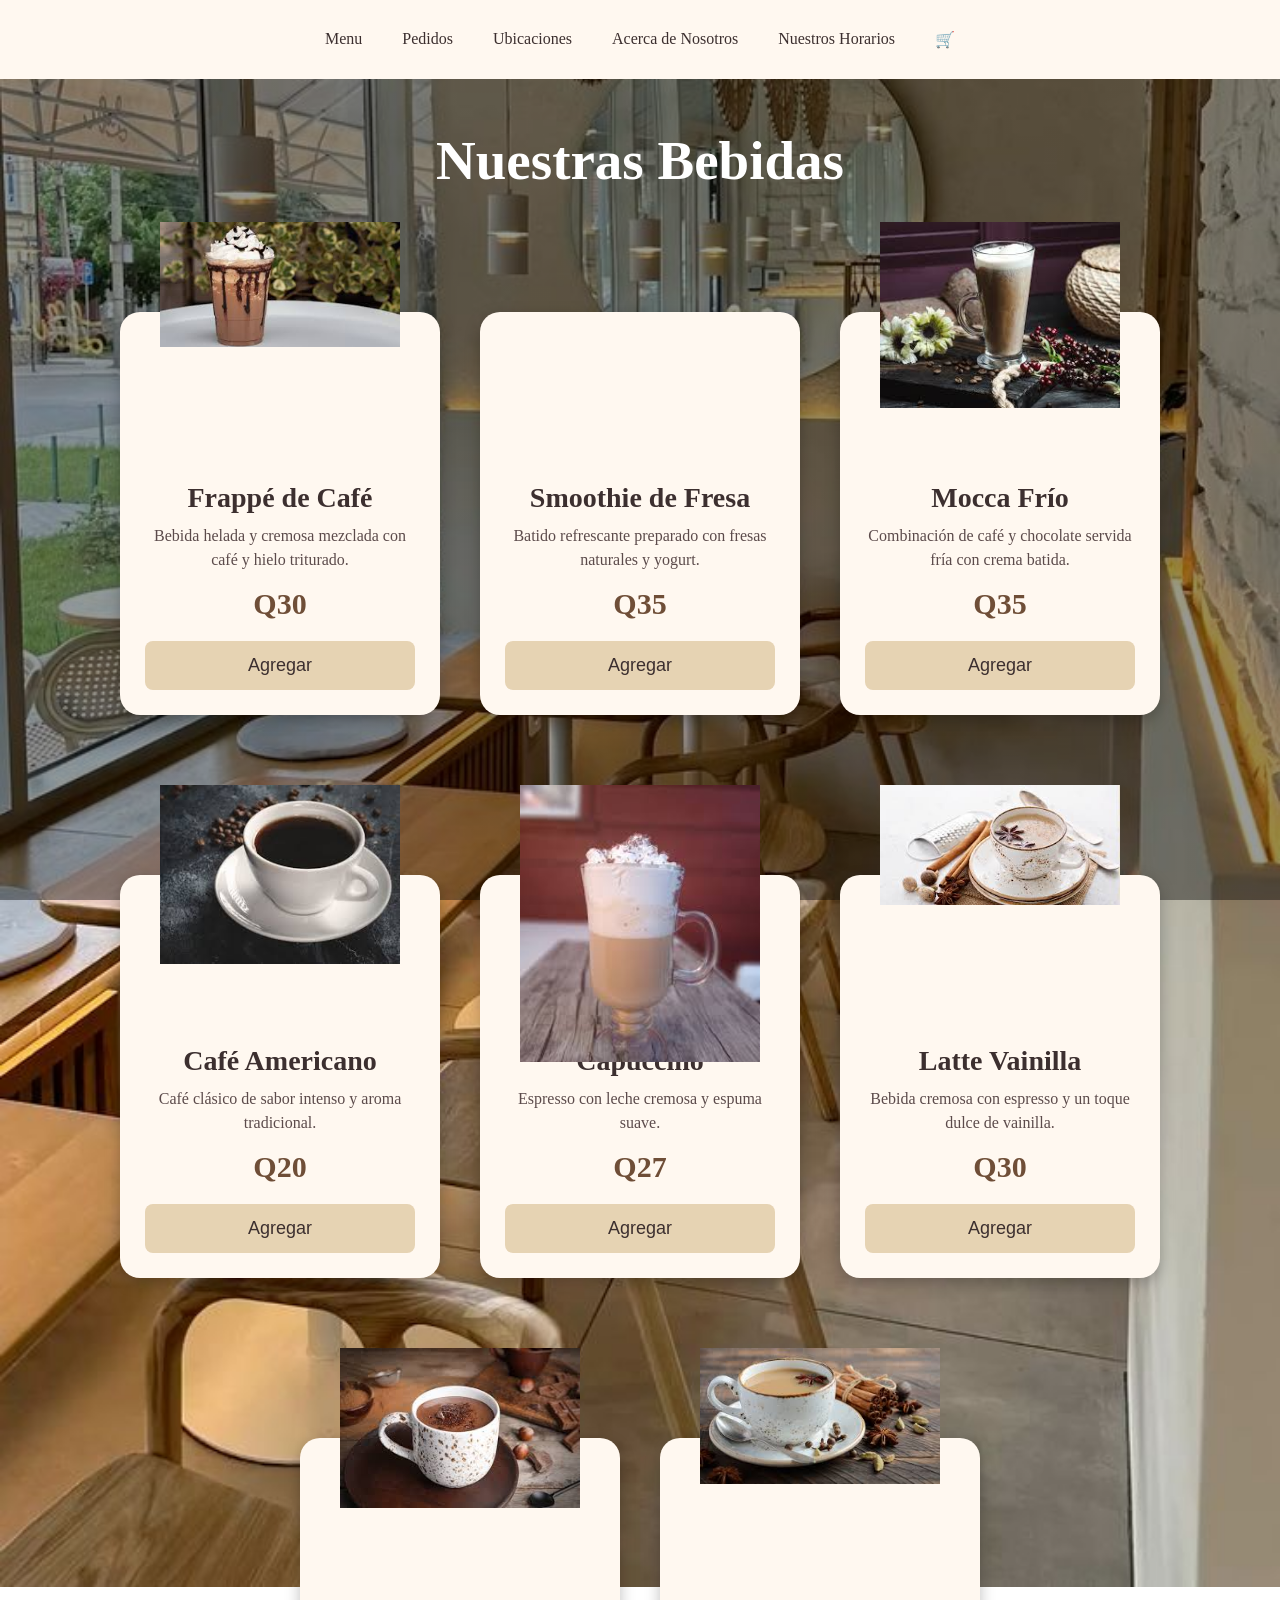
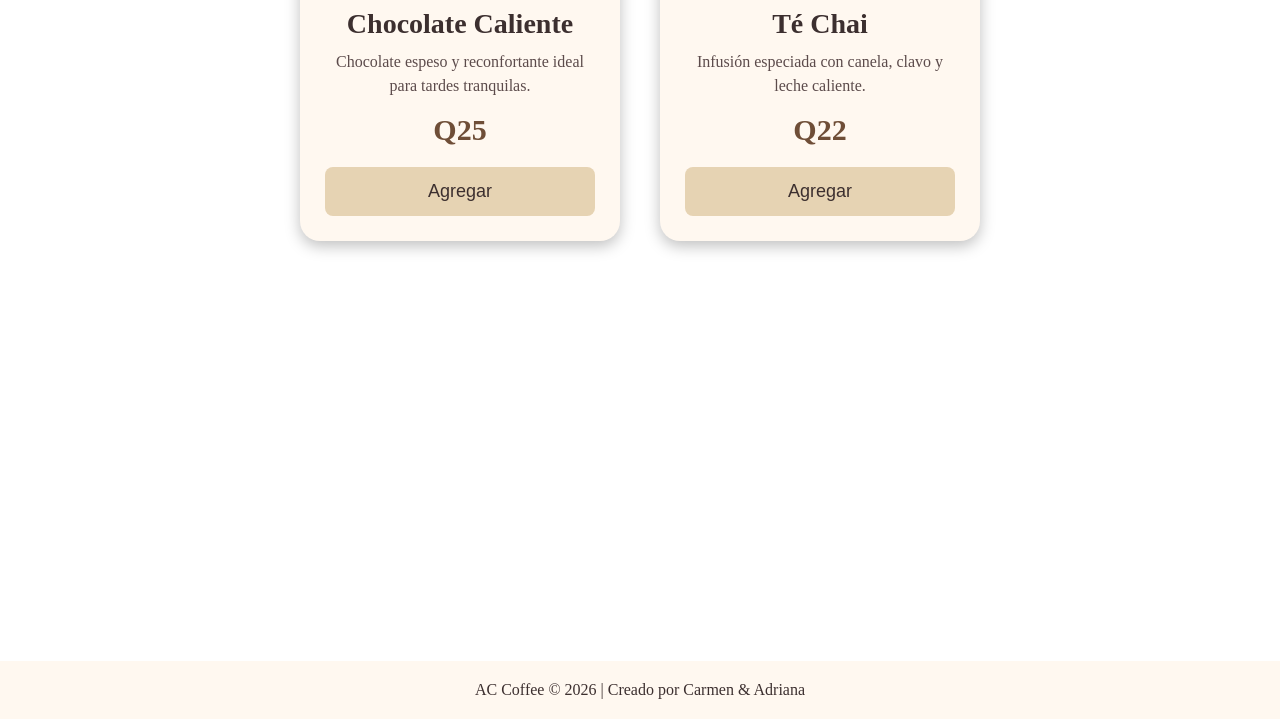
==== Bebidas.html @ 5552f9e4 "Update ojala no se borren otra vezBebidas.html" ====
<!DOCTYPE html>
<html lang="es">

<head>
    <meta charset="UTF-8">
    <meta name="viewport" content="width=device-width, initial-scale=1.0">
    <title>AC Coffee | Bebidas</title>

    <link rel="stylesheet" href="style.css">
</head>

<body>

    <nav class="navbar">

        <ul class="nav">

            <li>
                <a href="#">Menu</a>
                <ul>
                    <li><a href="Bebidas.html">Bebidas</a></li>
                    <li><a href="Postres.html">Panadería y Postres</a></li>
                    <li><a href="Comida.html">Comidas</a></li>
                </ul>
            </li>
            <li><a href="pedidos.html">Pedidos</a></li>
            <li><a href="ubicaciones.html">Ubicaciones</a></li>
            <li><a href="info.html">Acerca de Nosotros</a></li>
            <li><a href="info.html">Nuestros Horarios</a></li>
            <li><a href="carrito.html">🛒</a></li>

        </ul>

    </nav>

    <h1 class="titulo-menu">Nuestras Bebidas</h1>
    <section class="productos">
        <div class="card">
            <img src="frappe.jpg" alt="">
            <div class="info">
                <h2>Frappé de Café</h2>
                <p>Bebida helada y cremosa mezclada con café y hielo triturado.</p>
                <span class="precio">Q30</span>
                <button onclick="agregarCarrito(
                'Frappé de Café',
                30,
                'frappe.jpg'
                )">
                Agregar
                </button>

            </div>
        </div>

        <div class="card">
            <img src="smothie.jpg" alt="">
            <div class="info">
                <h2>Smoothie de Fresa</h2>
                <p>Batido refrescante preparado con fresas naturales y yogurt.</p>
                <span class="precio">Q35</span>

                <button onclick="agregarCarrito(
                'Smoothie de Fresa',
                35,
                'smoothie.jpg'
                )">
                Agregar
                </button>

            </div>
        </div>

        <div class="card">
            <img src="mocca.jpg" alt="">
            <div class="info">
                <h2>Mocca Frío</h2>
                <p>Combinación de café y chocolate servida fría con crema batida.</p>
                <span class="precio">Q35</span>

                <button onclick="agregarCarrito(
                'Mocha Frío',
                35,
                'mocca.jpg'
                )">
                Agregar
                </button>

            </div>
        </div>

        <div class="card">
            <img src="americano.jpg" alt="">
            <div class="info">
                <h2>Café Americano</h2>
                <p>Café clásico de sabor intenso y aroma tradicional.</p>
                <span class="precio">Q20</span>

                <button onclick="agregarCarrito(
                'Café Americano',
                20,
                'americano.jpg'
                )">
                Agregar
                </button>

            </div>
        </div>

        <div class="card">
            <img src="capuccino.jpg" alt="">
            <div class="info">
                <h2>Capuccino</h2>
                <p>Espresso con leche cremosa y espuma suave.</p>
                <span class="precio">Q27</span>

                <button onclick="agregarCarrito(
                'Capuccino',
                27,
                'capuccino.jpg'
                )">
                Agregar
                </button>

            </div>
        </div>

        <div class="card">
            <img src="latte.jpg" alt="">
            <div class="info">
                <h2>Latte Vainilla</h2>
                <p>Bebida cremosa con espresso y un toque dulce de vainilla.</p>
                <span class="precio">Q30</span>

                <button onclick="agregarCarrito(
                'Latte Vainilla',
                30,
                'latte.jpg'
                )">
                Agregar
                </button>

            </div>
        </div>

        <div class="card">
            <img src="chocolate.jpg" alt="">
            <div class="info">
                <h2>Chocolate Caliente</h2>
                <p>Chocolate espeso y reconfortante ideal para tardes tranquilas.</p>
                <span class="precio">Q25</span>

                <button onclick="agregarCarrito(
                'Chocolate Caliente',
                25,
                'chocolate.jpg'
                )">
                Agregar
                </button>

            </div>
        </div>

        <div class="card">
            <img src="chai.jpg" alt="">
            <div class="info">
                <h2>Té Chai</h2>
                <p>Infusión especiada con canela, clavo y leche caliente.</p>
                <span class="precio">Q22</span>

                <button onclick="agregarCarrito(
                'Té Chai',
                22,
                'chai.jpg'
                )">
                Agregar
                </button>

            </div>
        </div>

    </section>

    <footer>
        <p>AC Coffee © 2026 | Creado por Carmen & Adriana</p>
    </footer>

    <script src="carrito.js"></script>

</body>

</html>
---- style.css ----
* {
    margin: 0;
    padding: 0;
    box-sizing: border-box;
}

body{
    background-image: linear-gradient(#00000066,
    #00000066),
    url("fondo4.jpg");

    background-size: cover;
    background-position: center;
    background-repeat: no-repeat;
    background-attachment: fixed;
}

.navbar{
    background-color: #FFF8F0 ;
    width: 100%;
}
.nav > li {
    position:relative;
}   
.navbar ul{
    list-style-type: none;
    display: flex;
    justify-content: center;
    padding: 15px 0;
}

.navbar li a {
    display: block;
    color: #3C2F2F;
    text-align: center;
    padding: 15px 20px;
    text-decoration: none;
    transition: background-color 0.3s;
}

.navbar li a:hover {
    background-color: #E6D3B3;
    color: #3C2F2F;
    border-bottom: 2px solid #6F4E37;
}

.nav li  ul{
    display:none;
    position:absolute;
    top:100%;
    left:0;
    background-color:#FFF8F0;
    min-width:140px;
    padding:0;
}
.nav li ul li{
    width: 100%;
}

.nav li:hover > ul{
    display: block;   
}

footer{
    background-color:#FFF8F0;
    color:#3C2F2F;
    text-align: center;
    padding: 20px;
    margin-top: 300px;
}

.hero{
    text-align: center;
    color: white;
    padding: 150px 20px;
}

.hero h1{
    font-size: 60px;
}

.hero p{
    font-size: 25px;
}

.nosotros{
    background-color: rgba(255, 248, 240, 0.92);
    width: 80%;
    margin: 60px auto;
    padding: 40px;
    border-radius: 20px;
    text-align: center;
    box-shadow: 0 5px 15px rgba(0,0,0,0.3);
}

.nosotros h1{
    color: #6F4E37;
    margin-bottom: 20px;
    font-size: 40px;
}

.nosotros p{
    color: #3C2F2F;
    font-size: 18px;
    line-height: 1.8;
    margin-bottom: 15px;
}

.redes{
    margin-top: 10px;
}

.redes a{
    color: #3C2F2F;
    text-decoration: none;
    margin: 10px;
    font-size: 18px;
}

.redes a:hover{
    color: #E6D3B3;
}
.titulo-menu{
    text-align: center;
    color: white;
    font-size: 55px;
    margin-top: 50px;
    margin-bottom: 120px;
}
.productos{
    display: flex;
    justify-content: center;
    gap: 40px;
    flex-wrap: wrap;
    width: 90%;
    margin: auto;
}
.card{
    width: 320px;
    position: relative;
    margin-bottom: 120px;
}
.card img{
    width: 240px;
    position: absolute;
    top: -90px;
    left: 50%;
    transform: translateX(-50%);
}

.info{
    background-color: #FFF8F0;
    border-radius: 20px;
    padding: 170px 25px 25px;
    text-align: center;
    box-shadow: 0 5px 15px rgba(0,0,0,0.25);
}
.info h2{
    color: #3C2F2F;
    margin-bottom: 10px;
    font-size: 28px;
}

.info p{
    color: #5C4B4B;
    margin-bottom: 15px;
    line-height: 1.5;
}
.precio{
    display: block;
    font-size: 30px;
    font-weight: bold;
    color: #6F4E37;
    margin-bottom: 20px;
}
.info button{
    width: 100%;
    border: none;
    border-radius: 8px;
    padding: 14px;
    background-color: #E6D3B3;
    color: #3C2F2F;
    font-size: 18px;
    cursor: pointer;
    transition: 0.3s;
}

.info button:hover{
    background-color: #d6b98d;
    transform: scale(1.03);
}
#carrito-contenedor{
    width: 80%;
    margin: auto;
}
.producto-carrito{
    background-color: #FFF8F0;
    display: flex;
    align-items: center;
    justify-content: space-between;
    padding: 20px;
    border-radius: 20px;
    margin-bottom: 30px;
}
.producto-carrito img{
    width: 120px;
}
.producto-carrito h2{
    color: #3C2F2F;
}
.producto-carrito p{
    font-size: 22px;
    color: #6F4E37;
}
.producto-carrito button{
    background-color: #c46b6b;
    color: white;
    border: none;
    padding: 12px 18px;
    border-radius: 10px;
    cursor: pointer;
}
#total{
    text-align: center;
    color: white;
    font-size: 40px;
    margin: 40px;
}
.vaciar-btn{
    background-color: #6F4E37;
    color: white;
    border: none;
    padding: 15px 30px;
    border-radius: 10px;
    font-size: 18px;
    cursor: pointer;
    margin-bottom: 50px;
}

.ubicaciones{
    padding: 60px;
    background-color: #FFF8F0;
    text-align: center;
}

.ubicaciones h2{
    font-size: 40px;
    margin-bottom: 40px;
    color: #3C2F2F;
}

.contenedor-ubicaciones{
    display: flex;
    justify-content: center;
    gap: 30px;
    flex-wrap: wrap;
}

.sucursal{
    background-color: white;
    padding: 25px;
    width: 280px;
    border-radius: 20px;
    box-shadow: 0px 4px 10px rgba(0,0,0,0.1);
    transition: 0.3s;
}

.sucursal:hover{
    transform: translateY(-10px);
}

.sucursal h3{
    color: #6F4E37;
    margin-bottom: 15px;
}

.sucursal p{
    color: #555;
    margin: 8px 0;
}
.contacto{
    background-color: rgba(255, 248, 240, 0.92);
    width: 80%;
    margin: 60px auto;
    padding: 40px;
    border-radius: 20px;
    text-align: center;
    box-shadow: 0 5px 15px rgba(0,0,0,0.3);
}
.contacto h1{
    color: #6F4E37;
    margin-bottom: 20px;
    font-size: 40px;
}

.contacto p{
    color: #3C2F2F;
    font-size: 18px;
    line-height: 1.8;
    margin-bottom: 15px;
}
.horario{
    background-color: rgba(255, 248, 240, 0.92);
    width: 80%;
    margin: 60px auto;
    padding: 40px;
    border-radius: 20px;
    text-align: center;
    box-shadow: 0 5px 15px rgba(0,0,0,0.3);
}
.horario h1{
    color: #6F4E37;
    margin-bottom: 20px;
    font-size: 40px;
}

.horario p{
    color: #3C2F2F;
    font-size: 18px;
    line-height: 1.8;
    margin-bottom: 15px;
}

.tabla-horarios{
    max-width: 600px;
    margin: auto;
    background-color: white;
    padding: 30px;
    border-radius: 20px;
    box-shadow: 0px 4px 10px rgba(0,0,0,0.1);
}

.dia{
    display: flex;
    justify-content: space-between;
    padding: 15px 0;
    border-bottom: 1px solid #ddd;
    font-size: 18px;
    color: #555;
}

.dia:last-child{
    border-bottom: none;
}

.dia span:first-child{
    font-weight: bold;
    color: #6F4E37;
}

.trabajo{
    background-color: #FFF8F0;
    padding: 60px;
    text-align: center;
}

.trabajo h2{
    font-size: 40px;
    color: #3C2F2F;
    margin-bottom: 20px;
}

.trabajo p{
    color: #555;
    margin-bottom: 15px;
    font-size: 18px;
    line-height: 1.6;
}

.trabajo form{
    width: 50%;
    margin: 40px auto;
    background-color: white;
    padding: 30px;
    border-radius: 20px;
    box-shadow: 0px 4px 10px rgba(0,0,0,0.1);
}

.trabajo ul{
    list-style: none;
    padding: 0;
}

.trabajo li{
    margin: 20px 0;
    text-align: left;
}

.trabajo label{
    display: block;
    margin-bottom: 8px;
    color: #6F4E37;
    font-weight: bold;
}

.trabajo input,
.trabajo textarea{
    width: 100%;
    padding: 12px;
    border: 1px solid #ccc;
    border-radius: 10px;
    font-size: 16px;
}

.trabajo textarea{
    height: 120px;
    resize: none;
}

.trabajo input[type="submit"]{
    background-color: #6F4E37;
    color: white;
    border: none;
    cursor: pointer;
    transition: 0.3s;
    font-size: 16px;
}

.trabajo input[type="submit"]:hover{
    background-color: #4B3225;
    transform: scale(1.03);
}
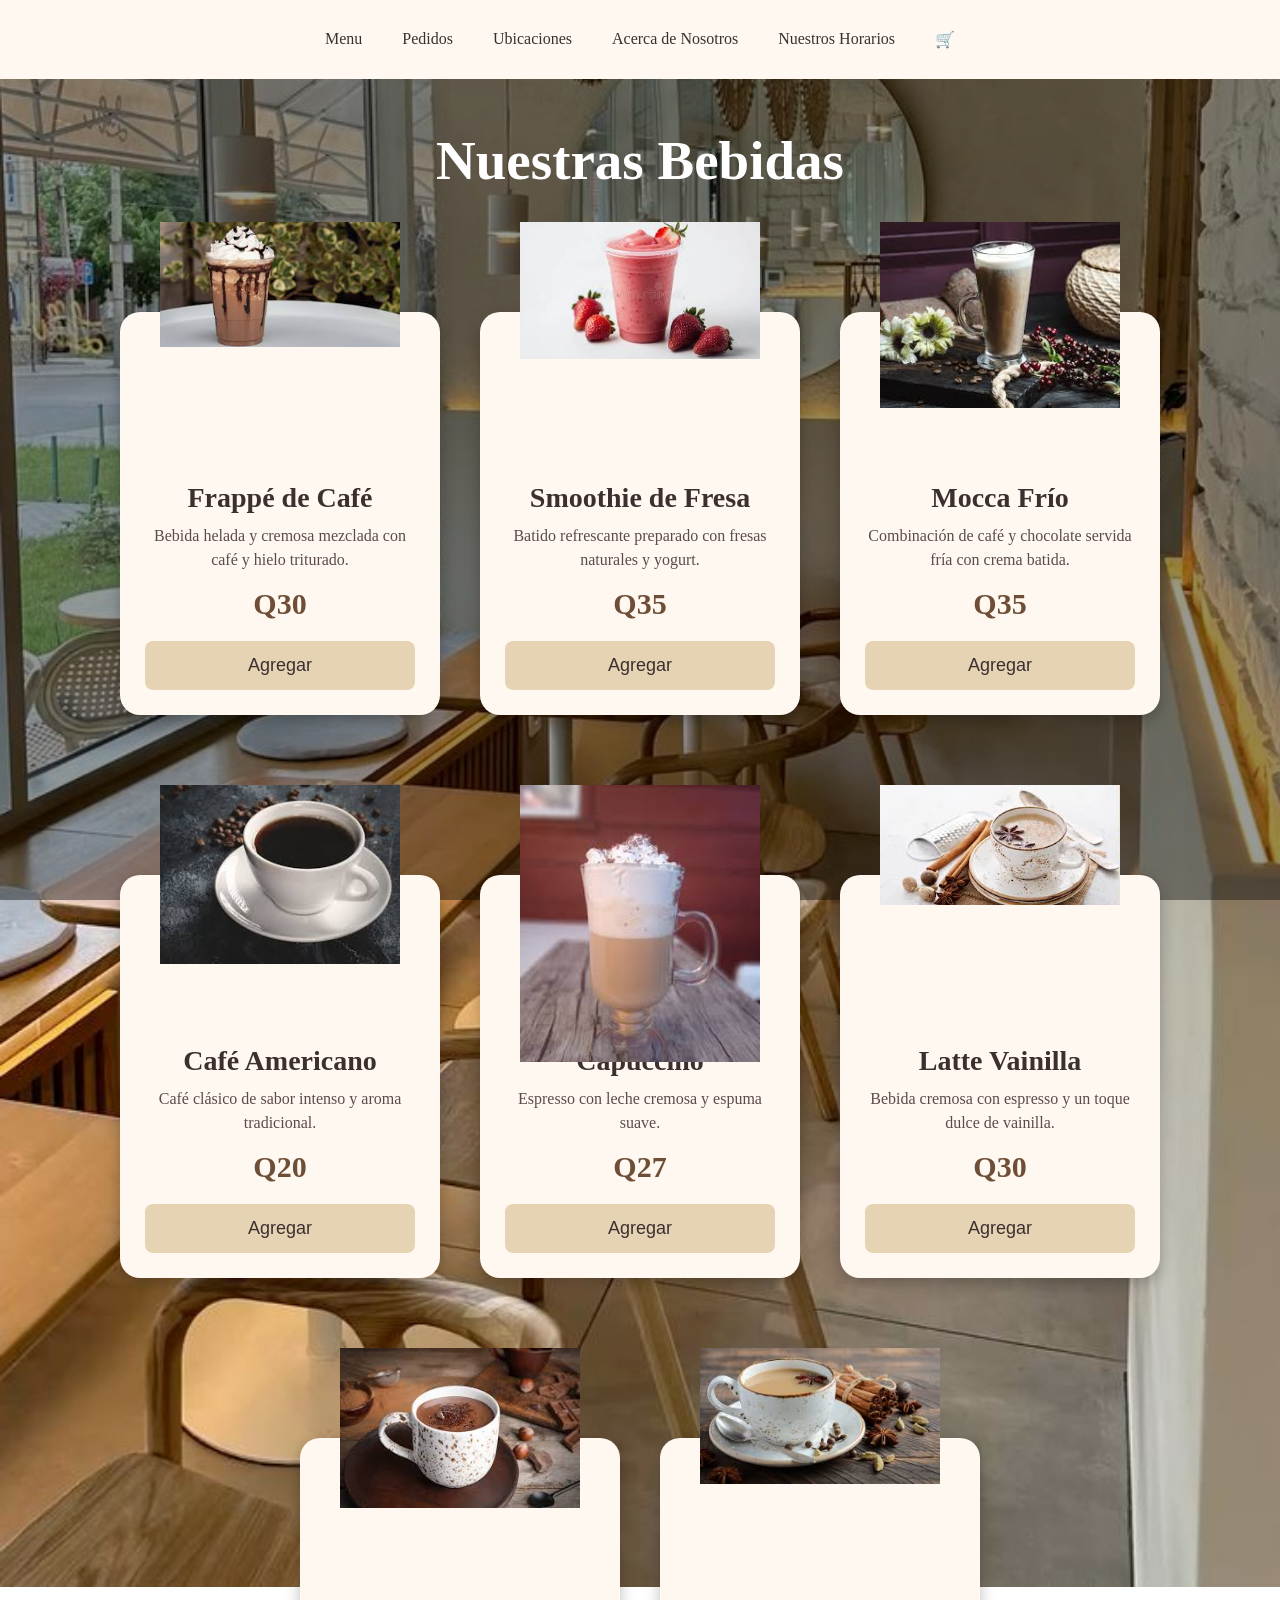
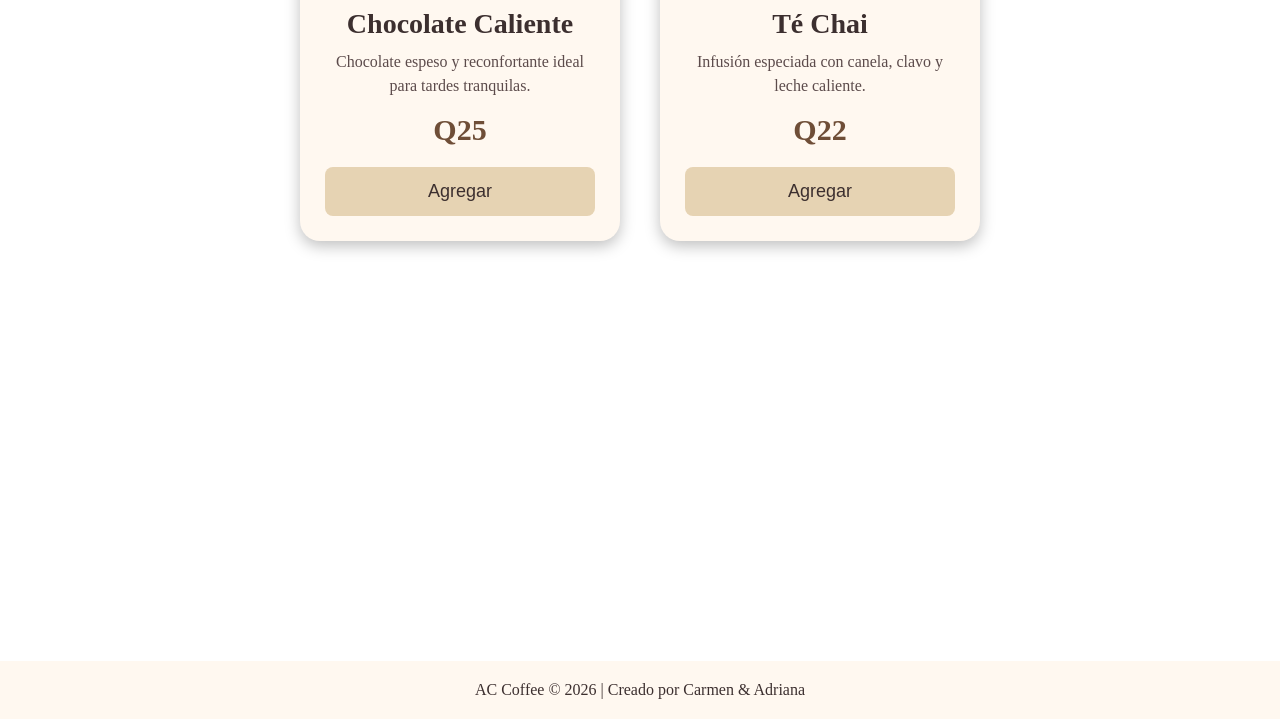
==== commit 60e2a5bb: "Update Bebidas.html" ====
--- a/Bebidas.html
+++ b/Bebidas.html
@@ -53,7 +53,7 @@
         </div>
 
         <div class="card">
-            <img src="smothie.jpg" alt="">
+            <img src="smoothie.jpg" alt="">
             <div class="info">
                 <h2>Smoothie de Fresa</h2>
                 <p>Batido refrescante preparado con fresas naturales y yogurt.</p>
--- a/style.css
+++ b/style.css
@@ -278,27 +278,7 @@
     color: #555;
     margin: 8px 0;
 }
-.contacto{
-    background-color: rgba(255, 248, 240, 0.92);
-    width: 80%;
-    margin: 60px auto;
-    padding: 40px;
-    border-radius: 20px;
-    text-align: center;
-    box-shadow: 0 5px 15px rgba(0,0,0,0.3);
-}
-.contacto h1{
-    color: #6F4E37;
-    margin-bottom: 20px;
-    font-size: 40px;
-}
-
-.contacto p{
-    color: #3C2F2F;
-    font-size: 18px;
-    line-height: 1.8;
-    margin-bottom: 15px;
-}
+
 .horario{
     background-color: rgba(255, 248, 240, 0.92);
     width: 80%;
@@ -349,31 +329,36 @@
 }
 
 .trabajo{
-    background-color: #FFF8F0;
-    padding: 60px;
-    text-align: center;
+    background-color: rgba(255, 248, 240, 0.92);
+    width: 80%;
+    margin: 60px auto;
+    padding: 40px;
+    border-radius: 20px;
+    text-align: center;
+    box-shadow: 0 5px 15px rgba(0,0,0,0.3);
 }
 
 .trabajo h2{
+    color: #6F4E37;
+    margin-bottom: 20px;
     font-size: 40px;
-    color: #3C2F2F;
-    margin-bottom: 20px;
 }
 
 .trabajo p{
-    color: #555;
+    color: #3C2F2F;
+    font-size: 18px;
+    line-height: 1.8;
     margin-bottom: 15px;
-    font-size: 18px;
-    line-height: 1.6;
 }
 
 .trabajo form{
-    width: 50%;
-    margin: 40px auto;
-    background-color: white;
-    padding: 30px;
-    border-radius: 20px;
-    box-shadow: 0px 4px 10px rgba(0,0,0,0.1);
+    width: 60%;
+    margin: 50px auto 0 auto;
+    background: rgba(255,255,255,0.85);
+    padding: 40px;
+    border-radius: 25px;
+    box-shadow: 0px 8px 20px rgba(0,0,0,0.15);
+    backdrop-filter: blur(5px);
 }
 
 .trabajo ul{
@@ -388,18 +373,20 @@
 
 .trabajo label{
     display: block;
-    margin-bottom: 8px;
+    margin-bottom: 10px;
     color: #6F4E37;
     font-weight: bold;
+    font-size: 18px;
 }
 
 .trabajo input,
 .trabajo textarea{
     width: 100%;
-    padding: 12px;
-    border: 1px solid #ccc;
-    border-radius: 10px;
+    padding: 15px;
+    border: 1px solid #d6c5b8;
+    border-radius: 15px;
     font-size: 16px;
+    background-color: #f8f5f2;
 }
 
 .trabajo textarea{
@@ -413,7 +400,8 @@
     border: none;
     cursor: pointer;
     transition: 0.3s;
-    font-size: 16px;
+    font-size: 18px;
+    font-weight: bold;
 }
 
 .trabajo input[type="submit"]:hover{
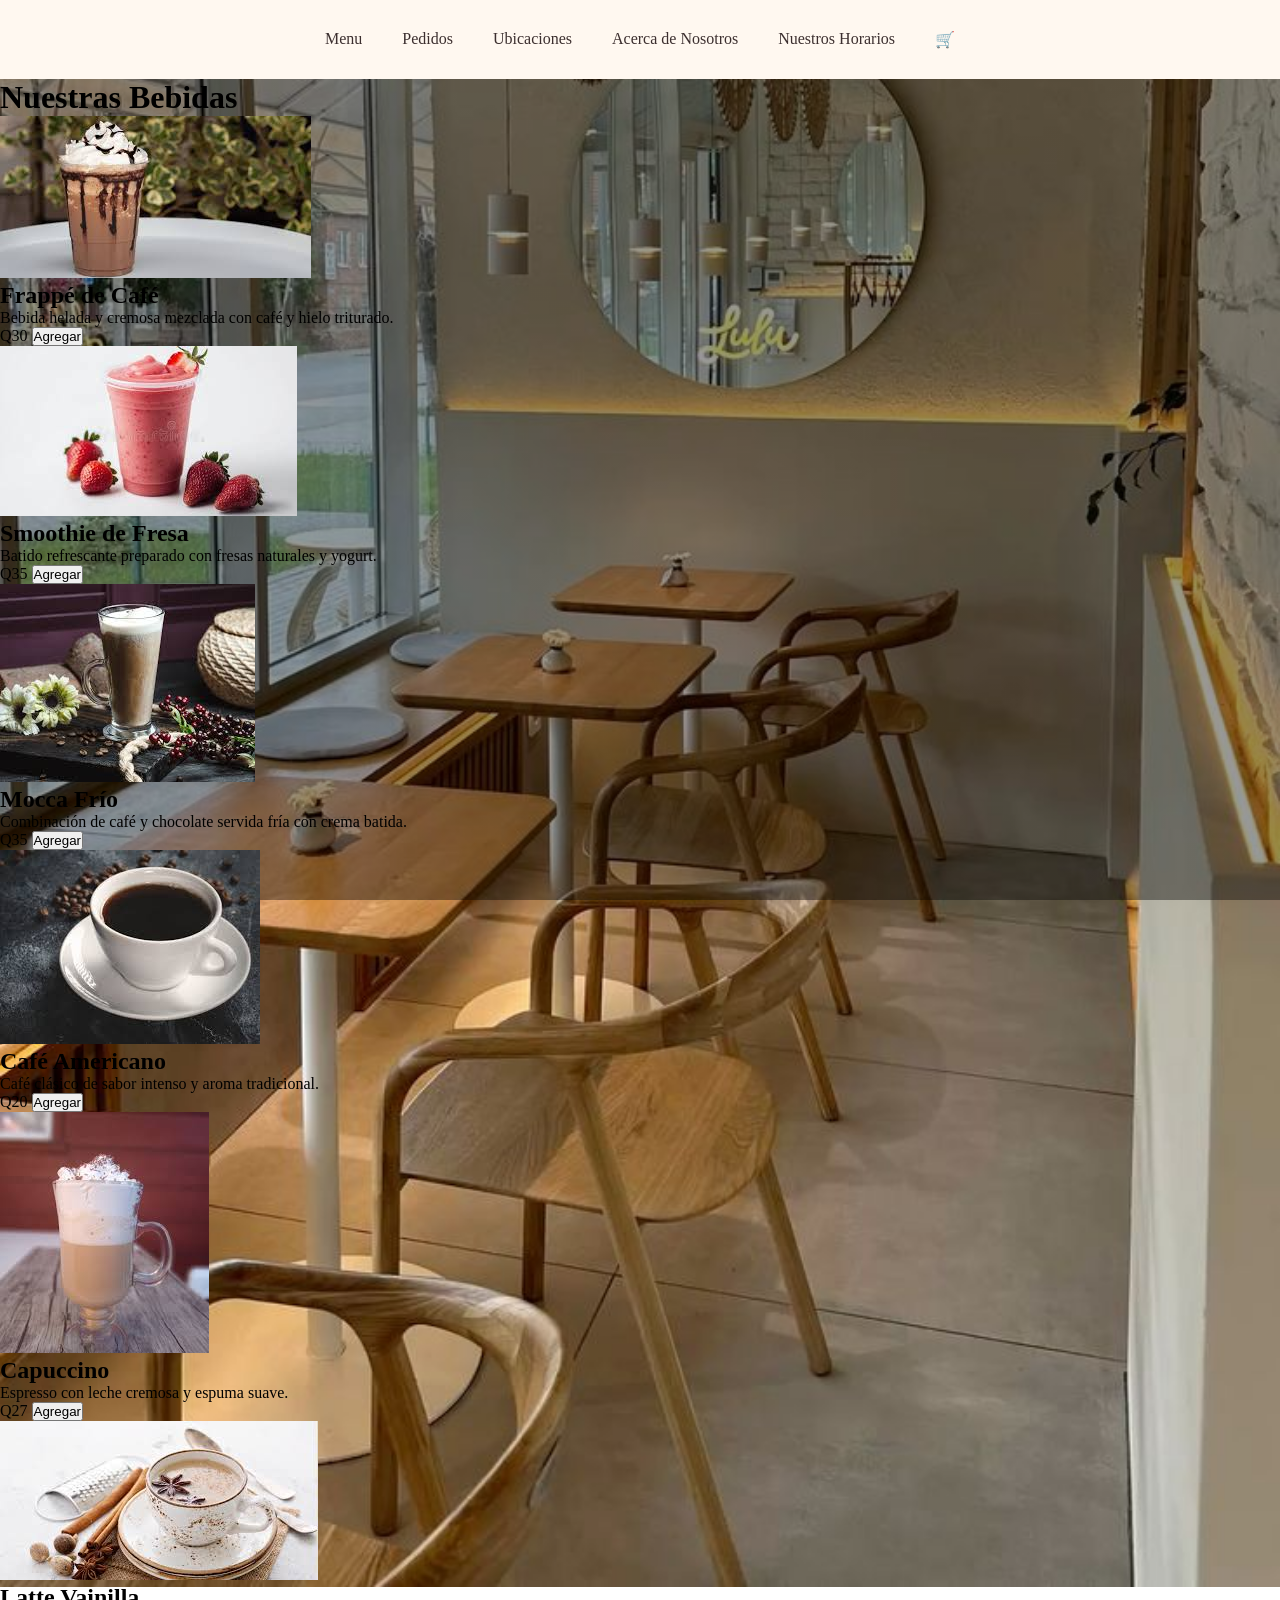
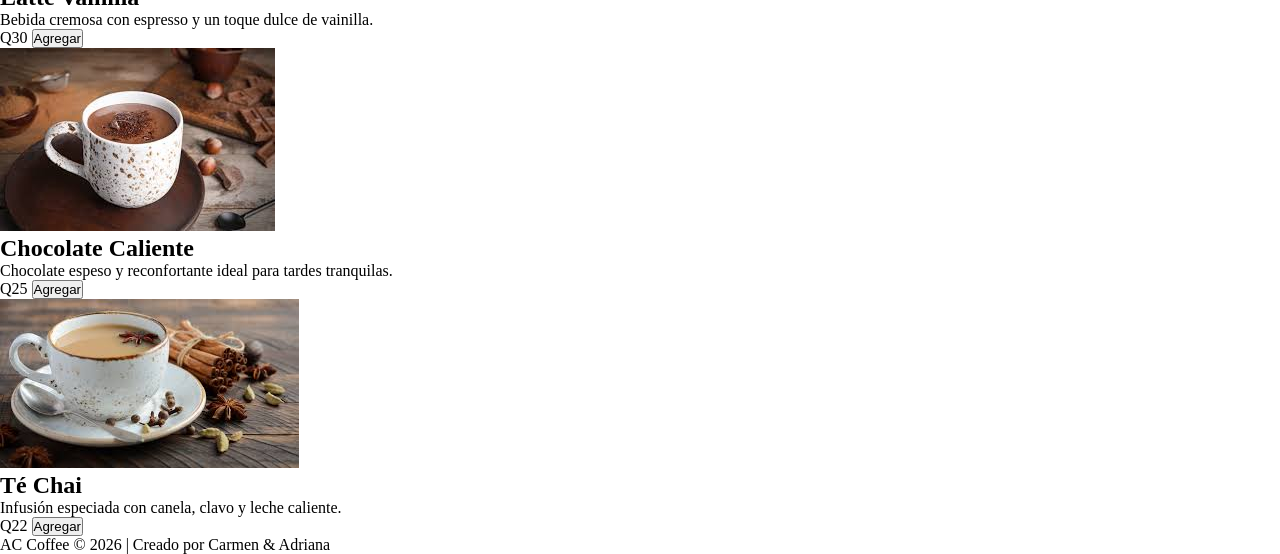
==== commit 027a3085: "Update boton hamburguesa Bebidas.html" ====
--- a/Bebidas.html
+++ b/Bebidas.html
@@ -30,7 +30,11 @@
             <li><a href="carrito.html">🛒</a></li>
 
         </ul>
-
+ <button class="hamburger" aria-label="Abrir menú">
+      <span class="bar"></span>
+      <span class="bar"></span>
+      <span class="bar"></span>
+    </button>
     </nav>
 
     <h1 class="titulo-menu">Nuestras Bebidas</h1>
--- a/style.css
+++ b/style.css
@@ -60,7 +60,43 @@
 .nav li:hover > ul{
     display: block;   
 }
-
+.hamburger {
+  display: none; 
+  flex-direction: column;
+  gap: 5px;
+  background: none;
+  border: none;
+  cursor: pointer;
+}
+
+.bar {
+  width: 25px;
+  height: 3px;
+  background: white;
+  transition: 0.3s;
+}
+
+
+@media (max-width: 768px) {
+  .hamburger {
+    display: flex; /* aparece el botón */
+  }
+  
+  .nav-menu {
+    position: fixed;
+    top: 70px;
+    left: -100%; 
+    flex-direction: column;
+    background: #333;
+    width: 100%;
+    text-align: center;
+    transition: 0.3s;
+    padding: 2rem 0;
+  }
+  
+  .nav-menu.active {
+    left: 0;
+  }
 footer{
     background-color:#FFF8F0;
     color:#3C2F2F;
@@ -408,3 +444,44 @@
     background-color: #4B3225;
     transform: scale(1.03);
 }
+.container {
+  width: 90%;
+  max-width: 1200px;
+  margin: 0 auto; 
+}
+img {
+  max-width: 100%;
+  height: auto;
+}
+.menu {
+  display: flex;
+  flex-wrap: wrap; 
+  gap: 1rem;
+}
+
+.item {
+  flex: 1 1 250px;
+}
+
+h1 {
+  font-size: 2.5rem; 
+}
+.grid {
+  display: grid;
+  grid-template-columns: repeat(auto-fit, minmax(250px, 1fr));
+  gap: 1rem;
+}
+.card {
+  padding: 1rem;
+}
+@media (min-width: 768px) {
+  .card {
+    padding: 2rem;
+    display: flex;
+  }
+}
+@media (min-width: 1024px) {
+  .card {
+    font-size: 1.2rem;
+  }
+}
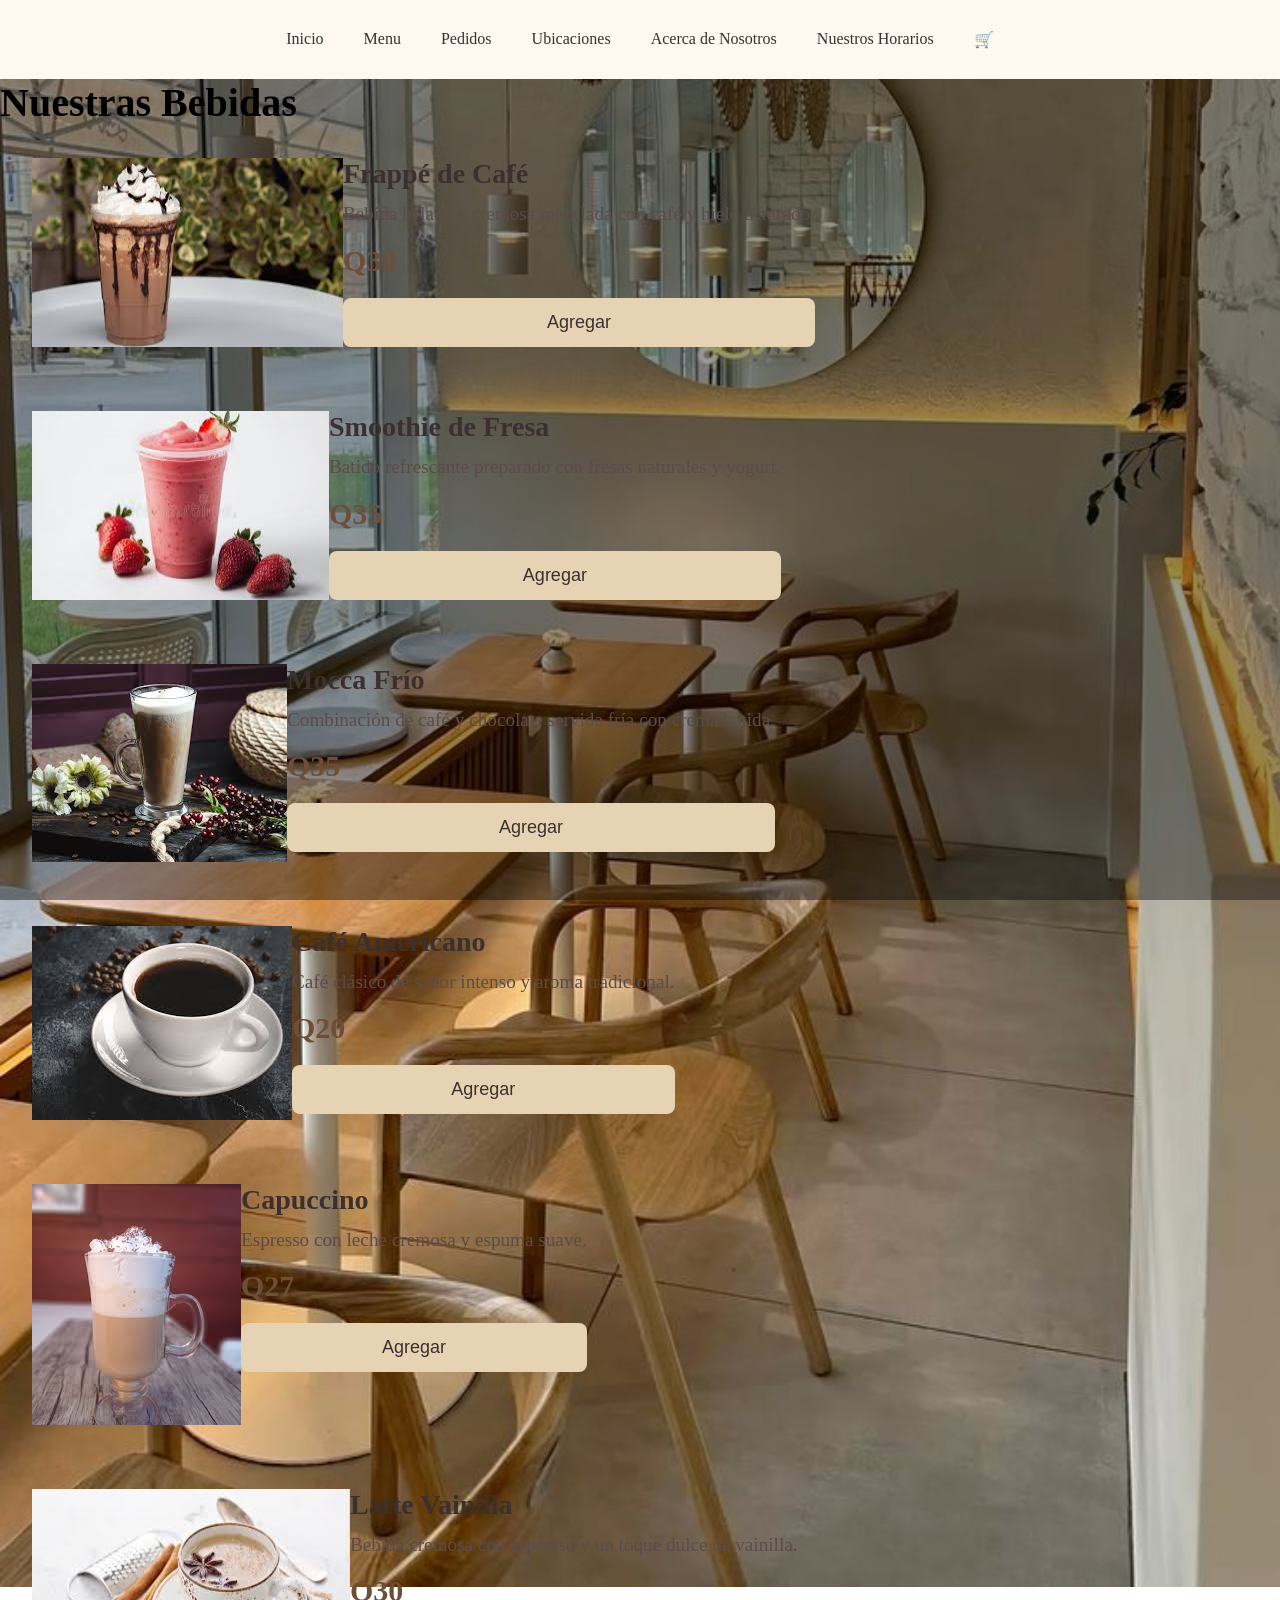
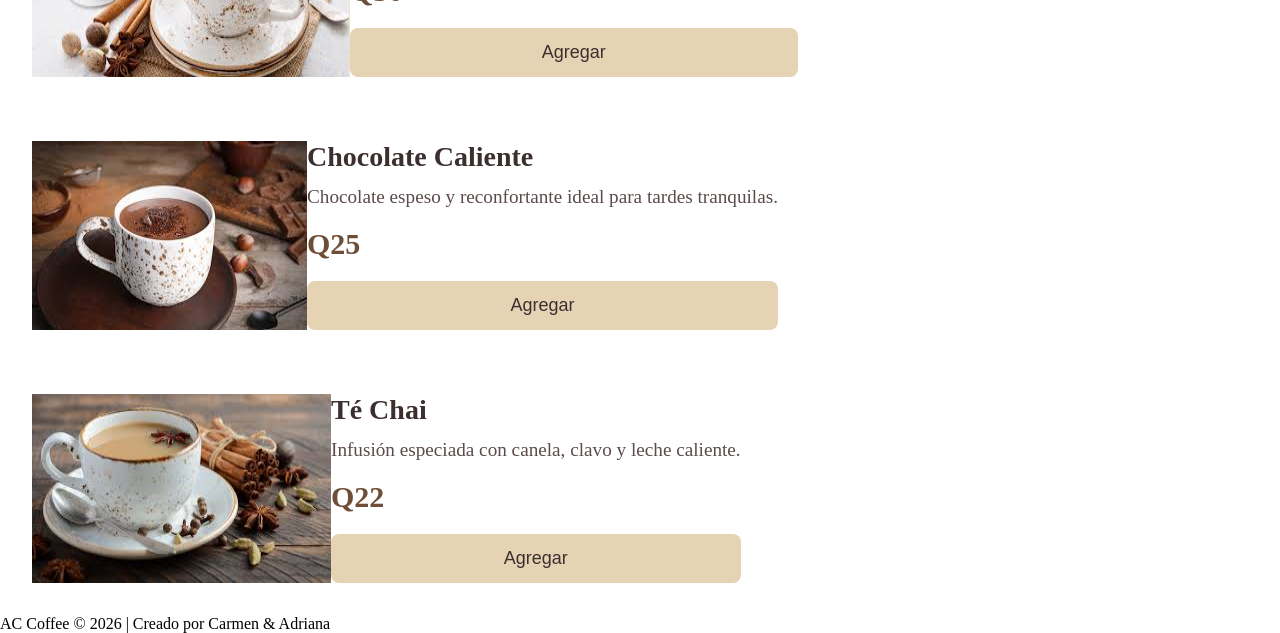
==== commit e268f3a7: "Update Bebidas.html" ====
--- a/Bebidas.html
+++ b/Bebidas.html
@@ -14,13 +14,14 @@
     <nav class="navbar">
 
         <ul class="nav">
+        <li><a href="index.html">Inicio</a></li>
 
             <li>
                 <a href="#">Menu</a>
                 <ul>
                     <li><a href="Bebidas.html">Bebidas</a></li>
                     <li><a href="Postres.html">Panadería y Postres</a></li>
-                    <li><a href="Comida.html">Comidas</a></li>
+                    <li><a href="Comidas.html">Comidas</a></li>
                 </ul>
             </li>
             <li><a href="pedidos.html">Pedidos</a></li>
--- a/style.css
+++ b/style.css
@@ -173,23 +173,23 @@
 }
 .card{
     width: 320px;
-    position: relative;
     margin-bottom: 120px;
 }
 .card img{
-    width: 240px;
-    position: absolute;
-    top: -90px;
-    left: 50%;
-    transform: translateX(-50%);
+    width: 100%;
+    height:220px;
+    object-fit: cover;
+    border-radius: 20px 20px 0 0;
+    position: static;
 }
 
 .info{
     background-color: #FFF8F0;
-    border-radius: 20px;
-    padding: 170px 25px 25px;
+    border-radius: 0 0 20px 20px;
+    padding: 25px;
     text-align: center;
     box-shadow: 0 5px 15px rgba(0,0,0,0.25);
+}
 }
 .info h2{
     color: #3C2F2F;
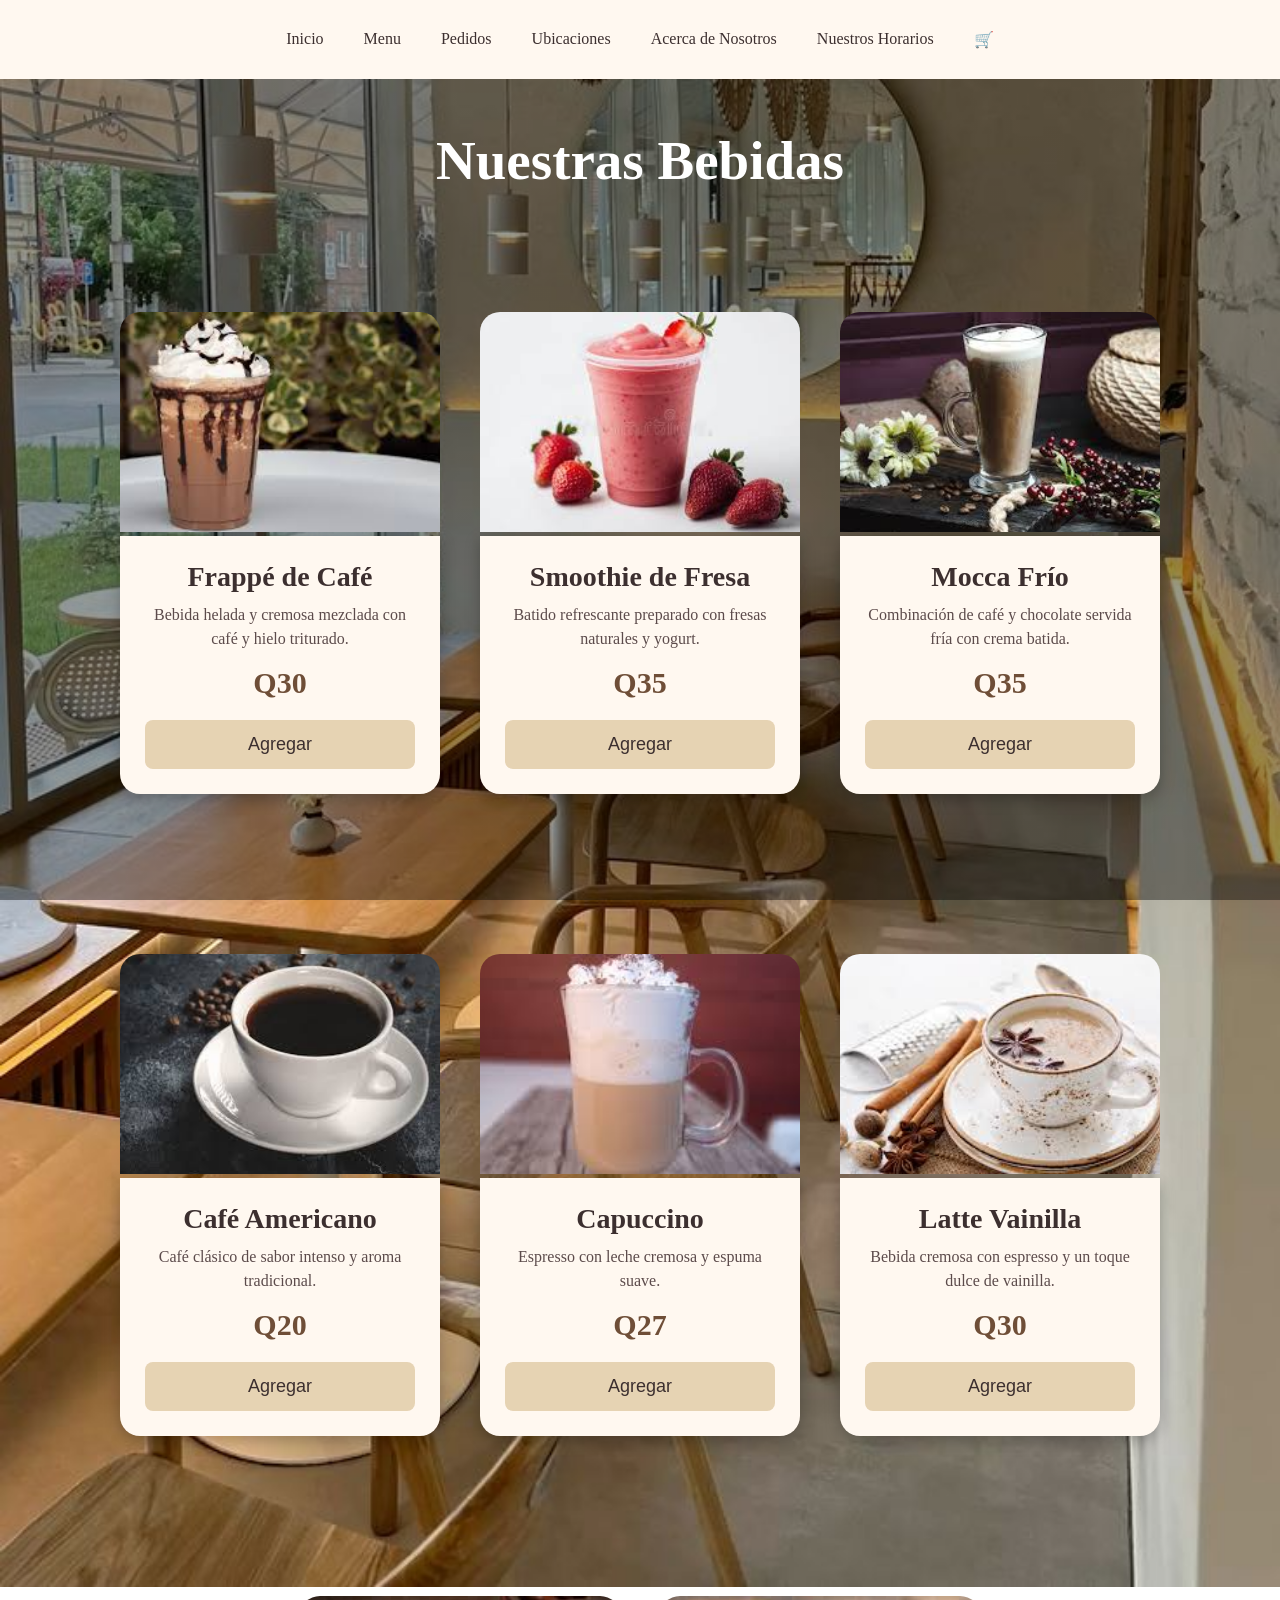
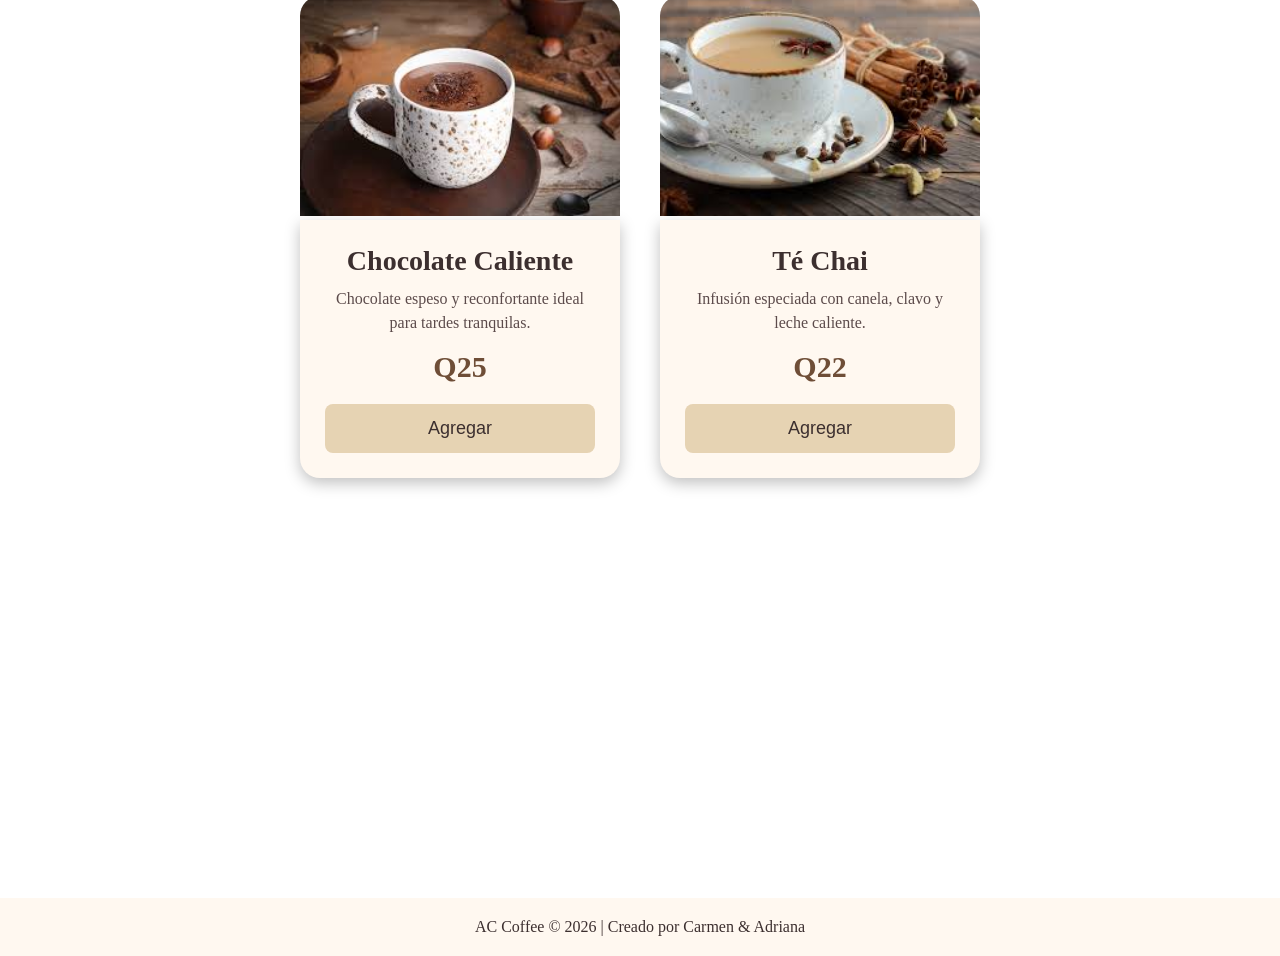
==== commit 45fe203a: "Update Bebidas.html" ====
--- a/Bebidas.html
+++ b/Bebidas.html
@@ -12,7 +12,11 @@
 <body>
 
     <nav class="navbar">
-
+         <button class="hamburger" aria-label="Abrir menú">
+      <span class="bar"></span>
+      <span class="bar"></span>
+      <span class="bar"></span>
+    </button>
         <ul class="nav">
         <li><a href="index.html">Inicio</a></li>
 
@@ -31,11 +35,6 @@
             <li><a href="carrito.html">🛒</a></li>
 
         </ul>
- <button class="hamburger" aria-label="Abrir menú">
-      <span class="bar"></span>
-      <span class="bar"></span>
-      <span class="bar"></span>
-    </button>
     </nav>
 
     <h1 class="titulo-menu">Nuestras Bebidas</h1>
@@ -184,7 +183,15 @@
         </div>
 
     </section>
-
+<script>
+
+function toggleMenu(){
+
+    document.querySelector(".nav")
+    .classList.toggle("active");
+}
+
+</script>
     <footer>
         <p>AC Coffee © 2026 | Creado por Carmen & Adriana</p>
     </footer>
--- a/style.css
+++ b/style.css
@@ -79,10 +79,10 @@
 
 @media (max-width: 768px) {
   .hamburger {
-    display: flex; /* aparece el botón */
+    display: flex; 
   }
   
-  .nav-menu {
+  .nav {
     position: fixed;
     top: 70px;
     left: -100%; 
@@ -94,9 +94,10 @@
     padding: 2rem 0;
   }
   
-  .nav-menu.active {
+  .nav.active {
     left: 0;
   }
+}
 footer{
     background-color:#FFF8F0;
     color:#3C2F2F;
@@ -189,7 +190,6 @@
     padding: 25px;
     text-align: center;
     box-shadow: 0 5px 15px rgba(0,0,0,0.25);
-}
 }
 .info h2{
     color: #3C2F2F;
@@ -453,35 +453,3 @@
   max-width: 100%;
   height: auto;
 }
-.menu {
-  display: flex;
-  flex-wrap: wrap; 
-  gap: 1rem;
-}
-
-.item {
-  flex: 1 1 250px;
-}
-
-h1 {
-  font-size: 2.5rem; 
-}
-.grid {
-  display: grid;
-  grid-template-columns: repeat(auto-fit, minmax(250px, 1fr));
-  gap: 1rem;
-}
-.card {
-  padding: 1rem;
-}
-@media (min-width: 768px) {
-  .card {
-    padding: 2rem;
-    display: flex;
-  }
-}
-@media (min-width: 1024px) {
-  .card {
-    font-size: 1.2rem;
-  }
-}
